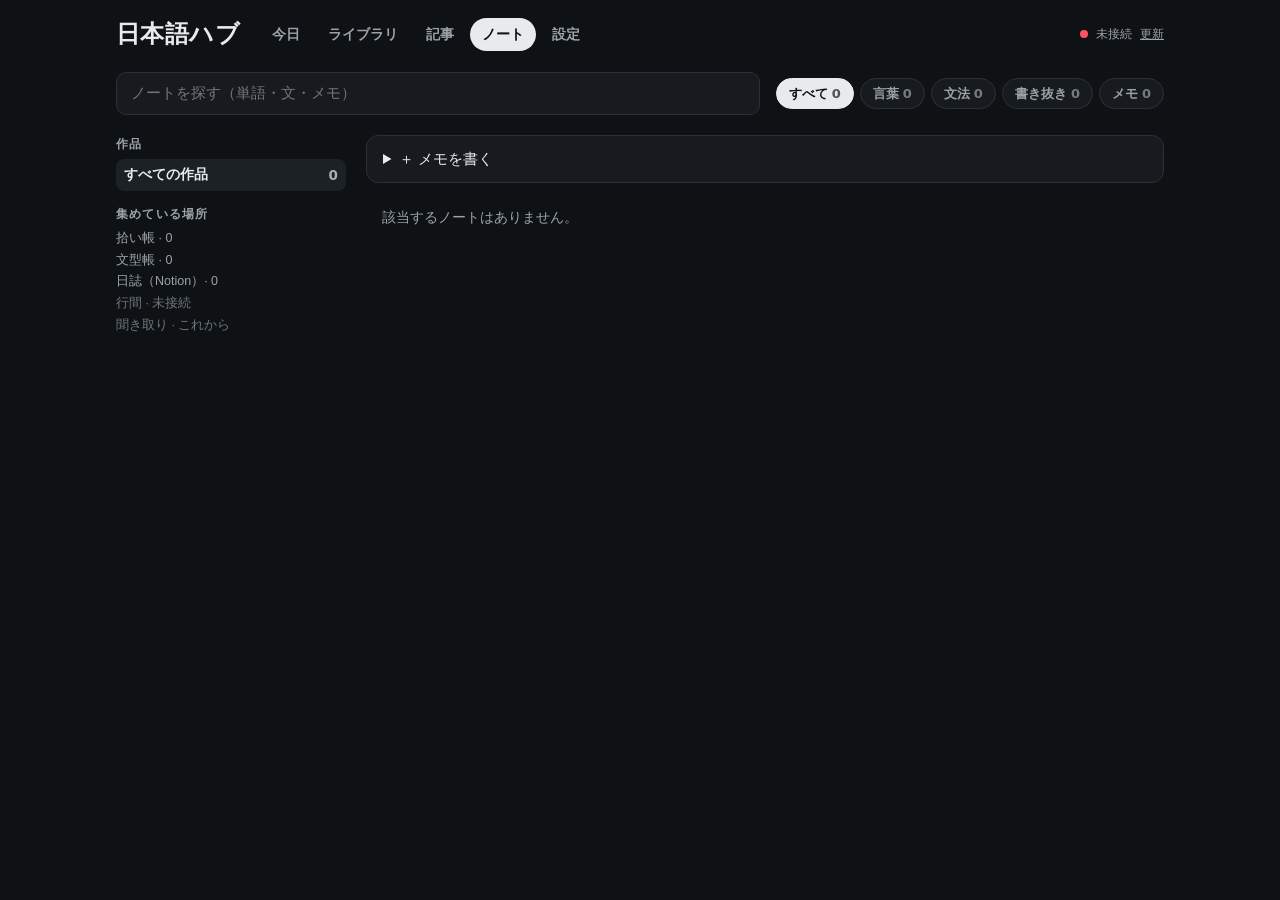
==== notebook/index.html @ 79c31fdf "First build: home, library with sheet write-back, articles, notebook, settings, jobs" ====
<!DOCTYPE html>
<html lang="ja">
<head>
<meta charset="utf-8">
<meta name="viewport" content="width=device-width, initial-scale=1">
<meta http-equiv="Content-Security-Policy" content="default-src 'self'; script-src 'self'; style-src 'self' https://fonts.googleapis.com; font-src https://fonts.gstatic.com; img-src 'self' data: blob:; connect-src 'self' https://api.github.com https://api.anthropic.com; base-uri 'none'; form-action 'none'">
<meta name="theme-color" content="#0f1215">
<title>ノート · 日本語ハブ</title>
<link href="https://fonts.googleapis.com/css2?family=Zen+Kaku+Gothic+New:wght@400;500;700;900&family=Zen+Old+Mincho:wght@500;700&family=Barlow+Semi+Condensed:wght@500;600;700&display=swap" rel="stylesheet">
<link rel="stylesheet" href="../lib/ui.css">
<link rel="stylesheet" href="notebook.css">
</head>
<body>
<main class="wrap">
  <header id="top"></header>
  <div class="toolbar">
    <input class="search" id="q" type="search" placeholder="ノートを探す（単語・文・メモ）" aria-label="検索">
    <div class="chips" id="kinds" role="group" aria-label="種類"></div>
  </div>
  <div class="nb">
    <aside class="rail">
      <div><h3>作品</h3><ul class="worklist" id="works"></ul></div>
      <div><h3>集めている場所</h3><div class="srcs" id="srcs"></div></div>
    </aside>
    <div class="stream" id="stream"><p class="empty">読み込み中…</p></div>
  </div>
</main>
<script type="module" src="page.js"></script>
</body>
</html>
---- lib/ui.css ----
/* 日本語ハブ — shared look. Dark only, Japanese first.
   The station-map language (lines, roundels, departure board) comes from the old launcher. */
:root {
  --bg: #0f1215; --panel: #171b1f; --panel2: #1c2126; --ink: #e8ebed; --muted: #9ba3aa; --faint: #6c757d;
  --rule: #2a3036; --hover: #1e2328;
  --m: #ff5260; --r: #ffa63d; --j: #3ea2ea; --h: #2fbf71; --s: #8b949c; --n: #b48cf2;
  --board: #07090b; --board-ink: #f1efe6; --board-dim: #a9a79c; --board-amber: #ffb000; --board-rule: #262c32;
  --ok: #2fbf71; --warn: #ffb000; --bad: #ff5260;
  --display: "Zen Kaku Gothic New", "Hiragino Kaku Gothic ProN", "Yu Gothic", "Noto Sans JP", sans-serif;
  --label: "Barlow Semi Condensed", "Arial Narrow", system-ui, sans-serif;
  --serif: "Zen Old Mincho", "Hiragino Mincho ProN", "Yu Mincho", "Noto Serif JP", serif;
  color-scheme: dark;
}
* { box-sizing: border-box; }
html, body { margin: 0; }
body { background: var(--bg); color: var(--ink); font-family: var(--display); font-size: 15px; line-height: 1.5;
  -webkit-text-size-adjust: 100%; }
a { color: inherit; }
button, input, select, textarea { font: inherit; color: inherit; }
[hidden] { display: none !important; }
.wrap { max-width: 1080px; margin: 0 auto; padding: 16px 16px 72px; display: grid; gap: 20px; }

/* top bar */
.top { display: flex; flex-wrap: wrap; align-items: center; gap: 8px 20px; }
.top h1 { margin: 0; font-size: 24px; font-weight: 900; letter-spacing: 0.02em; }
.top h1 a { text-decoration: none; }
.nav { display: flex; gap: 4px; flex-wrap: wrap; }
.nav a { padding: 6px 12px; border-radius: 999px; text-decoration: none; color: var(--muted); font-weight: 700; font-size: 14px; }
.nav a:hover { background: var(--hover); color: var(--ink); }
.nav a[aria-current="page"] { background: var(--ink); color: var(--bg); }
.top .sync { margin-left: auto; color: var(--muted); font-size: 12px; display: flex; align-items: center; gap: 8px; }
.dot { width: 8px; height: 8px; border-radius: 50%; background: var(--faint); display: inline-block; }
.dot.ok { background: var(--ok); } .dot.busy { background: var(--warn); } .dot.bad { background: var(--bad); }
.linkbtn { background: none; border: 0; padding: 0; color: var(--muted); text-decoration: underline; cursor: pointer; font-size: 12px; }

/* tags and chips */
.tag { display: inline-flex; align-items: center; height: 20px; padding: 0 7px; border-radius: 4px; font-family: var(--label);
  font-weight: 600; font-size: 12px; letter-spacing: 0.04em; border: 1px solid var(--rule); color: var(--muted); background: var(--panel); white-space: nowrap; }
.tag.jp { font-family: var(--display); font-weight: 500; letter-spacing: 0; }
.tag.use { color: var(--h); border-color: var(--h); } .tag.hold { color: var(--r); border-color: var(--r); }
.tag.done { color: var(--j); border-color: var(--j); } .tag.dropped { color: var(--faint); }
.tag.pending { color: var(--warn); border-color: var(--warn); border-style: dashed; }
.tag.k-web { color: var(--ink); border-style: dashed; }
.tag.k-pc { color: var(--panel); background: var(--ink); border-color: var(--ink); }
.chips { display: flex; flex-wrap: wrap; gap: 6px; }
.chip { padding: 5px 12px; border-radius: 999px; border: 1px solid var(--rule); background: var(--panel); color: var(--muted);
  font-size: 13px; font-weight: 700; cursor: pointer; white-space: nowrap; }
.chip:hover { color: var(--ink); background: var(--hover); }
.chip[aria-pressed="true"] { background: var(--ink); color: var(--bg); border-color: var(--ink); }
.chip .n { font-family: var(--label); font-weight: 600; opacity: 0.7; margin-left: 4px; }

/* panels */
.panel { background: var(--panel); border: 1px solid var(--rule); border-radius: 14px; overflow: hidden; }
.panel > header { display: flex; align-items: center; gap: 12px; padding: 12px 16px; border-bottom: 1px solid var(--rule); }
.panel > header h2 { margin: 0; font-size: 17px; font-weight: 900; }
.panel > header .more { margin-left: auto; font-size: 13px; color: var(--muted); text-decoration: none; white-space: nowrap; }
.panel > header .more:hover { color: var(--ink); }
.lmark { width: 34px; height: 34px; border-radius: 9px; background: var(--c, var(--ink)); color: #0b0d0f; display: grid; place-items: center;
  font-weight: 900; font-size: 17px; flex: none; }
.sectitle { margin: 4px 0 -8px; font-size: 13px; font-weight: 700; letter-spacing: 0.1em; color: var(--muted); }
.empty { margin: 0; padding: 14px 16px; color: var(--muted); font-size: 14px; }

/* いま grid */
.now { display: grid; gap: 14px; grid-template-columns: repeat(auto-fill, minmax(320px, 1fr)); align-items: start; }
.rows { list-style: none; margin: 0; padding: 4px 0; }
.rowi { display: grid; grid-template-columns: minmax(0, 1fr) auto; gap: 2px 12px; align-items: center; padding: 9px 16px; text-decoration: none; }
a.rowi:hover, button.rowi:hover { background: var(--hover); }
.rowi .t { font-weight: 700; line-height: 1.35; overflow-wrap: anywhere; }
.rowi .sub { grid-column: 1; font-size: 12.5px; color: var(--muted); overflow-wrap: anywhere; }
.rowi .side { grid-row: 1 / span 2; grid-column: 2; font-family: var(--label); font-weight: 600; font-size: 14px; color: var(--muted); text-align: right; white-space: nowrap; }
.rowi .side b { color: var(--ink); font-size: 16px; }
.bar { grid-column: 1 / -1; height: 3px; border-radius: 2px; background: var(--rule); overflow: hidden; margin-top: 4px; }
.bar i { display: block; height: 100%; background: var(--c, var(--h)); }

/* departure board */
.board { background: var(--board); color: var(--board-ink); border: 1px solid var(--board-rule); border-radius: 14px; overflow: hidden; }
.bh { display: flex; align-items: baseline; gap: 12px; padding: 12px 16px; border-bottom: 1px solid var(--board-rule); }
.bh h2 { margin: 0; font-size: 17px; font-weight: 900; letter-spacing: 0.08em; flex: 1; }
.bh .clock { font-family: var(--label); font-weight: 600; font-size: 15px; color: var(--board-amber); font-variant-numeric: tabular-nums; letter-spacing: 0.04em; }
.blist { list-style: none; margin: 0; padding: 4px 0; }
.dep { display: grid; grid-template-columns: 44px 36px minmax(0, 1fr) auto; gap: 0 12px; align-items: center; padding: 10px 16px; text-decoration: none; color: var(--board-ink); }
.dep:hover { background: #ffffff12; }
.dep .ord { font-weight: 700; font-size: 13px; color: var(--board-amber); white-space: nowrap; }
.dep .rd { width: 36px; height: 36px; border-width: 4px; background: var(--board); color: var(--board-ink); }
.dep .rd svg { width: 18px; height: 18px; }
.dep .nm { font-size: 16px; font-weight: 700; }
.dep .why { font-size: 13px; color: var(--board-dim); }
.dep .go { color: var(--board-dim); font-family: var(--label); font-size: 13px; }
.bempty { margin: 0; padding: 14px 16px; color: var(--board-dim); font-size: 14px; }

/* lines and stations */
.map { display: grid; gap: 20px; grid-template-columns: 1fr; align-items: start; }
@media (min-width: 880px) { .map { grid-template-columns: 1fr 1fr; } }
.line { background: var(--panel); border: 1px solid var(--rule); border-radius: 14px; overflow: hidden; }
.lh { display: flex; align-items: center; gap: 12px; padding: 14px 16px; border-top: 6px solid var(--c); border-bottom: 1px solid var(--rule); }
.lh h2 { margin: 0; font-size: 19px; font-weight: 900; }
.lh p { margin: 0; font-size: 13px; color: var(--muted); }
.lh .lmark { width: 38px; height: 38px; font-family: var(--label); font-size: 22px; color: #fff; }
.stations { position: relative; list-style: none; margin: 0; padding: 8px 0; }
.stations::before { content: ""; position: absolute; left: 33px; top: 34px; bottom: 34px; width: 6px; border-radius: 3px; background: var(--c); }
.stations li { position: relative; display: grid; grid-template-columns: minmax(0, 1fr) auto; align-items: center; }
.stations li.sub { display: block; padding: 12px 16px 2px 72px; font-size: 12px; font-weight: 700; color: var(--muted); letter-spacing: 0.04em; }
.stn { display: grid; grid-template-columns: 44px 1fr auto; gap: 0 14px; align-items: start; padding: 10px 4px 10px 14px; text-decoration: none; color: var(--ink); }
a.stn:hover { background: var(--hover); }
.rd { position: relative; z-index: 1; width: 44px; height: 44px; border-radius: 50%; border: 4px solid var(--c); background: var(--panel);
  display: grid; place-content: center; color: var(--ink); flex: none; }
.rd svg { width: 22px; height: 22px; fill: none; stroke: currentColor; stroke-width: 1.9; stroke-linecap: round; stroke-linejoin: round; }
.txt { display: grid; gap: 2px; min-width: 0; padding-top: 1px; }
.nm { font-size: 17px; font-weight: 700; line-height: 1.3; }
.en { font-family: var(--label); font-weight: 500; font-size: 13px; color: var(--muted); letter-spacing: 0.02em; }
.bl { font-size: 13px; opacity: 0.86; }
.tags { display: flex; flex-wrap: wrap; gap: 6px; margin-top: 4px; }
.go { align-self: center; font-family: var(--label); font-weight: 600; font-size: 13px; color: var(--muted); white-space: nowrap; }
a.stn:hover .go { color: var(--c); }
.stn.off .nm, .stn.off .bl { opacity: 0.55; }
.pin { width: 40px; height: 40px; margin-right: 8px; border: 0; border-radius: 8px; background: transparent; color: var(--faint); display: grid; place-items: center; cursor: pointer; }
.pin:hover { background: var(--hover); color: var(--ink); }
.pin svg { width: 20px; height: 20px; fill: none; stroke: currentColor; stroke-width: 1.8; stroke-linejoin: round; stroke-linecap: round; }
.pin[aria-pressed="true"] { color: var(--ink); }
.pin[aria-pressed="true"] .head { fill: currentColor; }
details.line > summary { list-style: none; cursor: pointer; }
details.line > summary::-webkit-details-marker { display: none; }
details.line > summary .chev { margin-left: auto; color: var(--muted); font-size: 13px; }

/* library */
.toolbar { display: flex; flex-wrap: wrap; gap: 10px 16px; align-items: center; }
.search { flex: 1 1 220px; min-width: 0; padding: 9px 14px; border-radius: 10px; border: 1px solid var(--rule); background: var(--panel); }
.search:focus { outline: 2px solid var(--j); outline-offset: 0; }
.lib { display: grid; gap: 0; }
.work { display: grid; grid-template-columns: 46px minmax(0, 1fr) auto; gap: 0 14px; align-items: center; padding: 10px 16px; border: 0; border-top: 1px solid var(--rule);
  background: none; width: 100%; text-align: left; cursor: pointer; }
.work:first-child { border-top: 0; }
.work:hover { background: var(--hover); }
.cover { width: 46px; height: 66px; border-radius: 4px; background: var(--panel2); object-fit: cover; display: grid; place-items: center; color: var(--faint);
  font-weight: 900; font-size: 18px; overflow: hidden; }
.cover.sprite { background-repeat: no-repeat; }
.work .t { font-weight: 700; line-height: 1.35; overflow-wrap: anywhere; }
.work .sub { font-size: 12.5px; color: var(--muted); overflow-wrap: anywhere; }
.work .side { display: flex; flex-direction: column; align-items: flex-end; gap: 4px; }
.lvl { font-family: var(--label); font-weight: 600; font-size: 13px; color: var(--muted); }
.count { font-size: 13px; color: var(--muted); }

/* sheet (detail drawer) */
.scrim { position: fixed; inset: 0; background: #000a; z-index: 20; }
.sheet { position: fixed; z-index: 21; right: 0; top: 0; bottom: 0; width: min(520px, 100%); background: var(--panel); border-left: 1px solid var(--rule);
  overflow-y: auto; padding: 20px 20px 40px; display: grid; gap: 16px; align-content: start; }
.sheet h2 { margin: 0; font-size: 22px; font-weight: 900; line-height: 1.3; overflow-wrap: anywhere; }
.sheet .en { font-size: 14px; }
.sheet .close { justify-self: end; background: none; border: 0; color: var(--muted); font-size: 14px; cursor: pointer; padding: 4px 0; }
.sheet p { margin: 0; }
.field { display: grid; gap: 6px; }
.field > label, .field > .lab { font-size: 12px; font-weight: 700; letter-spacing: 0.08em; color: var(--muted); }
.seg { display: flex; flex-wrap: wrap; gap: 6px; }
.seg button { padding: 8px 14px; border-radius: 10px; border: 1px solid var(--rule); background: var(--panel2); cursor: pointer; font-weight: 700; font-size: 14px; }
.seg button:hover { border-color: var(--muted); }
.seg button[aria-pressed="true"] { background: var(--ink); color: var(--bg); border-color: var(--ink); }
.btn { padding: 9px 16px; border-radius: 10px; border: 1px solid var(--rule); background: var(--panel2); cursor: pointer; font-weight: 700; text-decoration: none; display: inline-flex; align-items: center; gap: 6px; }
.btn:hover { border-color: var(--muted); }
.btn.primary { background: var(--ink); color: var(--bg); border-color: var(--ink); }
.btn[disabled] { opacity: 0.5; cursor: default; }
.btnrow { display: flex; flex-wrap: wrap; gap: 8px; }
.notice { padding: 10px 14px; border-radius: 10px; border: 1px solid var(--warn); color: var(--board-ink); background: #ffb00014; font-size: 14px; display: grid; gap: 8px; }
.notice.bad { border-color: var(--bad); background: #ff526014; }
.kv { display: grid; grid-template-columns: auto 1fr; gap: 4px 14px; font-size: 14px; }
.kv dt { color: var(--muted); } .kv dd { margin: 0; overflow-wrap: anywhere; }
.vols { display: flex; flex-wrap: wrap; gap: 4px; }
.vol { min-width: 30px; height: 30px; padding: 0 6px; border-radius: 6px; border: 1px solid var(--rule); display: grid; place-items: center; font-family: var(--label); font-weight: 600; font-size: 14px; color: var(--muted); }
.vol.done { background: var(--j); border-color: var(--j); color: #06131d; } .vol.use { background: var(--h); border-color: var(--h); color: #04170c; } .vol.hold { border-color: var(--r); color: var(--r); }

/* forms */
.form { display: grid; gap: 14px; padding: 16px; }
.input { padding: 9px 12px; border-radius: 10px; border: 1px solid var(--rule); background: var(--bg); width: 100%; }
.hint { font-size: 13px; color: var(--muted); }

.toast { position: fixed; left: 50%; bottom: 24px; transform: translateX(-50%); background: var(--ink); color: var(--bg); padding: 10px 18px; border-radius: 999px;
  font-weight: 700; font-size: 14px; z-index: 40; max-width: calc(100% - 32px); }
.foot { color: var(--muted); font-size: 12px; display: grid; gap: 4px; max-width: 70ch; }
.foot p { margin: 0; }

@media (max-width: 480px) {
  .top h1 { font-size: 20px; }
  .stn .go, .dep .go { display: none; }
  .stn { grid-template-columns: 44px 1fr; }
  .dep { grid-template-columns: 40px 36px minmax(0, 1fr); }
}
@media (prefers-reduced-motion: no-preference) {
  a.stn, .dep, .pin, .rowi, .work, .chip { transition: background-color 120ms ease; }
}
---- notebook/notebook.css ----
/* ノート — a reading surface. One column of notes; open one to read it in full. */
.nb { display: grid; gap: 20px; grid-template-columns: minmax(0, 1fr); align-items: start; }
@media (min-width: 900px) { .nb { grid-template-columns: 230px minmax(0, 1fr); } .rail { position: sticky; top: 16px; } }
.rail { display: grid; gap: 14px; grid-template-columns: minmax(0, 1fr); min-width: 0; }
.stream, .body { grid-template-columns: minmax(0, 1fr); }
.rail h3 { margin: 0 0 6px; font-size: 12px; font-weight: 700; letter-spacing: 0.1em; color: var(--muted); }
.rail .worklist { list-style: none; margin: 0; padding: 0; display: grid; gap: 2px; max-height: 46vh; overflow-y: auto; }
.rail .worklist button { width: 100%; text-align: left; background: none; border: 0; padding: 6px 8px; border-radius: 8px; cursor: pointer;
  display: flex; gap: 8px; justify-content: space-between; font-size: 13.5px; color: var(--muted); }
.rail .worklist button:hover { background: var(--hover); color: var(--ink); }
.rail .worklist button[aria-pressed="true"] { background: var(--panel2); color: var(--ink); font-weight: 700; }
.rail .worklist .n { font-family: var(--label); opacity: 0.7; }
.srcs { font-size: 12.5px; color: var(--muted); display: grid; gap: 3px; }
.srcs .off { color: var(--faint); }
@media (max-width: 899px) { .rail .worklist { display: flex; flex-wrap: nowrap; overflow-x: auto; max-height: none; } .rail .worklist button { white-space: nowrap; } }

.stream { display: grid; gap: 10px; }
.month { margin: 10px 0 0; font-family: var(--label); font-weight: 600; font-size: 14px; letter-spacing: 0.08em; color: var(--muted); }
.note { background: var(--panel); border: 1px solid var(--rule); border-left: 4px solid var(--c); border-radius: 12px; overflow: hidden; }
.note > summary { list-style: none; cursor: pointer; padding: 12px 16px; display: grid; grid-template-columns: minmax(0, 1fr) auto; gap: 2px 12px; }
.note > summary::-webkit-details-marker { display: none; }
.note > summary:hover { background: var(--hover); }
.note .head { font-family: var(--serif); font-size: 21px; font-weight: 700; line-height: 1.5; overflow-wrap: anywhere; }
.note.quote .head, .note.memo .head { font-size: 16px; }
.note.quote .head { font-weight: 500; }
.note .gl { grid-column: 1; color: var(--muted); font-size: 14px; display: -webkit-box; -webkit-line-clamp: 2; -webkit-box-orient: vertical; overflow: hidden; }
.note[open] .gl { -webkit-line-clamp: unset; }
.note .meta { grid-column: 1 / -1; display: flex; flex-wrap: wrap; gap: 6px; align-items: center; margin-top: 4px; font-size: 12.5px; color: var(--faint); }
.note .when { grid-row: 1; grid-column: 2; font-family: var(--label); font-size: 13px; color: var(--faint); white-space: nowrap; }
ruby rt { font-size: 0.5em; font-family: var(--display); font-weight: 500; color: var(--muted); }

.body { padding: 4px 16px 18px; display: grid; gap: 16px; border-top: 1px solid var(--rule); }
.body h4 { margin: 0 0 4px; font-size: 12px; font-weight: 700; letter-spacing: 0.1em; color: var(--muted); }
.body p { margin: 0; overflow-wrap: anywhere; }
.body .ja { font-family: var(--serif); font-size: 17px; line-height: 1.9; }
.ctx { margin: 0; padding: 12px 16px; border-left: 3px solid var(--c); background: var(--panel2); border-radius: 0 10px 10px 0; font-family: var(--serif); font-size: 17px; line-height: 2; }
mark { background: #ffb00033; color: inherit; border-bottom: 2px solid var(--board-amber); padding: 0 1px; }
.ex { list-style: none; margin: 0; padding: 0; display: grid; gap: 10px; }
.ex .ja { display: block; } .ex .en { display: block; font-family: var(--display); font-size: 13.5px; letter-spacing: 0; }
.mine { padding: 10px 14px; border-radius: 10px; border: 1px dashed var(--rule); font-size: 14px; }
.reply { padding: 10px 14px; border-radius: 10px; background: var(--panel2); font-size: 14px; }
.form2 { display: grid; grid-template-columns: auto 1fr; gap: 4px 14px; font-size: 14px; }
.form2 dt { color: var(--muted); } .form2 dd { margin: 0; }
.xp { padding: 12px 14px; border-radius: 10px; border: 1px solid var(--n); background: #b48cf20f; display: grid; gap: 6px; }
.xp .q { font-size: 12.5px; color: var(--muted); }
.xp .a { white-space: pre-wrap; font-size: 15px; line-height: 1.75; overflow-wrap: anywhere; }
.xp .m { font-size: 11.5px; color: var(--faint); font-family: var(--label); }
.ask { display: grid; gap: 8px; }
.ask .row { display: flex; gap: 8px; }
.composer { background: var(--panel); border: 1px solid var(--rule); border-radius: 12px; padding: 12px 16px; display: grid; gap: 8px; }
.composer textarea { min-height: 76px; resize: vertical; }
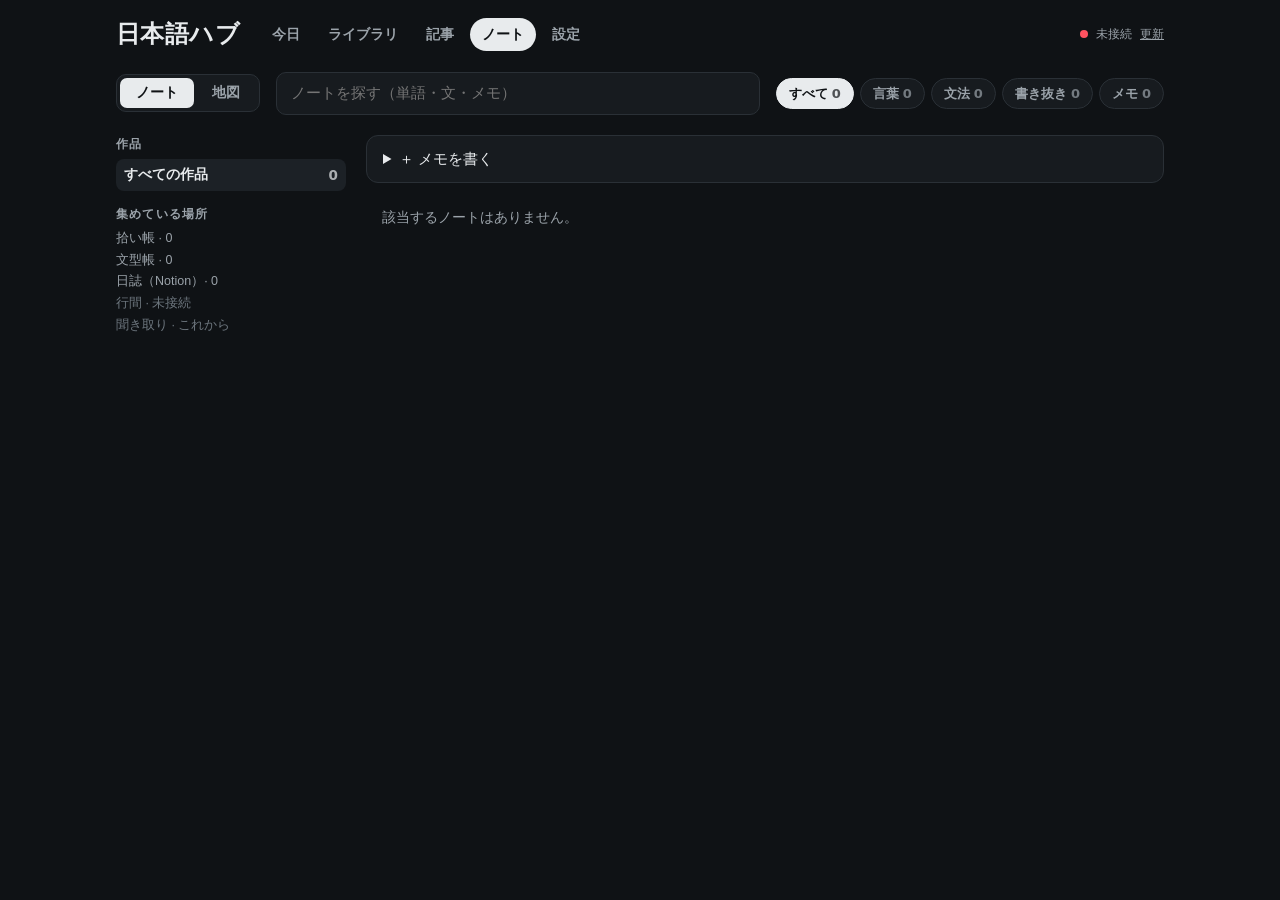
==== commit d229a860: "Notebook: 地図, a mind map of points read in nonfiction (second tab under ノート)" ====
--- a/notebook/index.html
+++ b/notebook/index.html
@@ -14,6 +14,9 @@
 <main class="wrap">
   <header id="top"></header>
   <div class="toolbar">
+    <nav class="subtabs" aria-label="ノートの表示">
+      <a href="./" aria-current="page">ノート</a><a href="map.html">地図</a>
+    </nav>
     <input class="search" id="q" type="search" placeholder="ノートを探す（単語・文・メモ）" aria-label="検索">
     <div class="chips" id="kinds" role="group" aria-label="種類"></div>
   </div>
--- a/lib/ui.css
+++ b/lib/ui.css
@@ -32,6 +32,12 @@
 .dot { width: 8px; height: 8px; border-radius: 50%; background: var(--faint); display: inline-block; }
 .dot.ok { background: var(--ok); } .dot.busy { background: var(--warn); } .dot.bad { background: var(--bad); }
 .linkbtn { background: none; border: 0; padding: 0; color: var(--muted); text-decoration: underline; cursor: pointer; font-size: 12px; }
+
+/* tabs inside one page of the hub (ノート｜地図) */
+.subtabs { display: inline-flex; gap: 2px; padding: 3px; border-radius: 10px; background: var(--panel); border: 1px solid var(--rule); }
+.subtabs a { padding: 5px 16px; border-radius: 7px; text-decoration: none; color: var(--muted); font-weight: 700; font-size: 13.5px; }
+.subtabs a:hover { color: var(--ink); }
+.subtabs a[aria-current="page"] { background: var(--ink); color: var(--bg); }
 
 /* tags and chips */
 .tag { display: inline-flex; align-items: center; height: 20px; padding: 0 7px; border-radius: 4px; font-family: var(--label);
